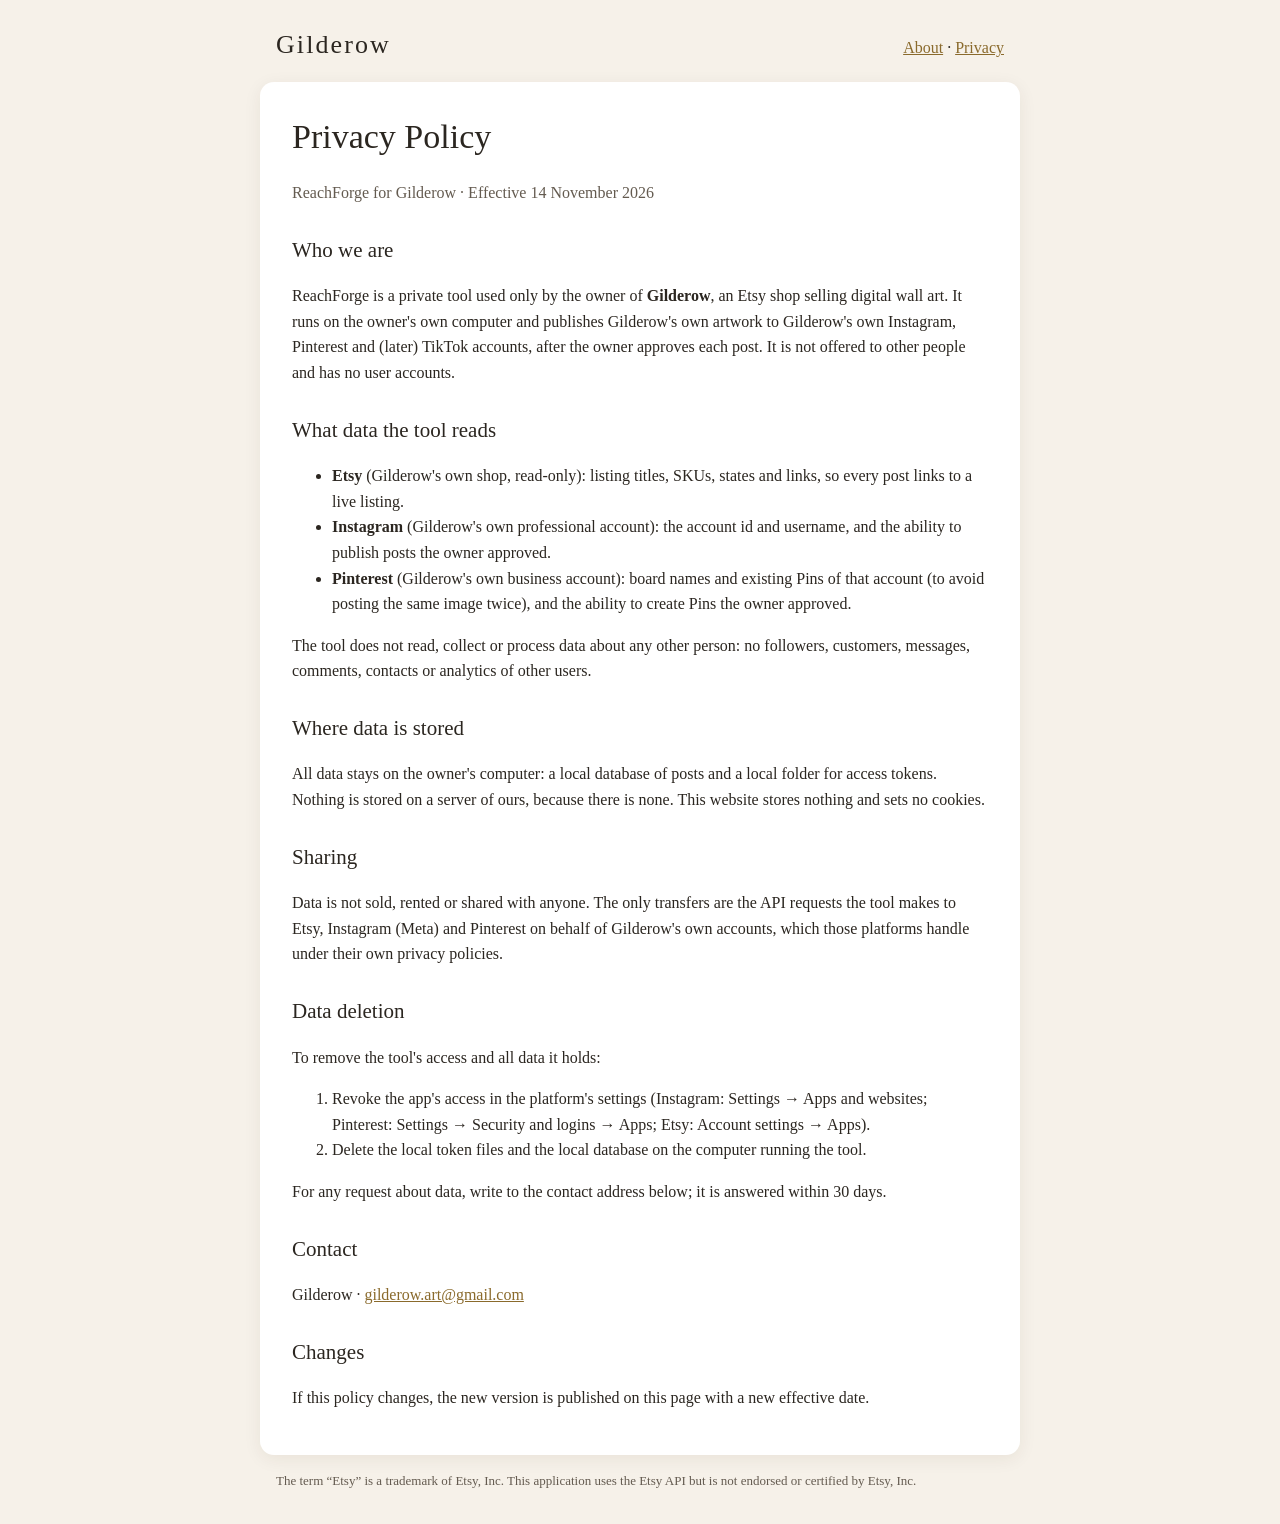
==== privacy.html @ 0c345829 "Add files via upload" ====
<!doctype html>
<html lang="en">
<head>
  <meta charset="utf-8">
  <meta name="viewport" content="width=device-width, initial-scale=1">
  <title>Privacy Policy · ReachForge for Gilderow</title>
  <meta name="description" content="Privacy policy of ReachForge, the private publishing tool of the Gilderow Etsy shop.">
  <link rel="stylesheet" href="style.css">
</head>
<body>
  <header class="top">
    <a class="brand" href="index.html">Gilderow</a>
    <nav><a href="index.html">About</a> · <a href="privacy.html" aria-current="page">Privacy</a></nav>
  </header>
  <main>
    <h1>Privacy Policy</h1>
    <p class="meta">ReachForge for Gilderow · Effective 14 November 2026</p>

    <h2>Who we are</h2>
    <p>ReachForge is a private tool used only by the owner of <strong>Gilderow</strong>, an Etsy shop selling
      digital wall art. It runs on the owner's own computer and publishes Gilderow's own artwork to Gilderow's own
      Instagram, Pinterest and (later) TikTok accounts, after the owner approves each post. It is not offered to
      other people and has no user accounts.</p>

    <h2>What data the tool reads</h2>
    <ul>
      <li><strong>Etsy</strong> (Gilderow's own shop, read-only): listing titles, SKUs, states and links, so every
        post links to a live listing.</li>
      <li><strong>Instagram</strong> (Gilderow's own professional account): the account id and username, and the
        ability to publish posts the owner approved.</li>
      <li><strong>Pinterest</strong> (Gilderow's own business account): board names and existing Pins of that
        account (to avoid posting the same image twice), and the ability to create Pins the owner approved.</li>
    </ul>
    <p>The tool does not read, collect or process data about any other person: no followers, customers,
      messages, comments, contacts or analytics of other users.</p>

    <h2>Where data is stored</h2>
    <p>All data stays on the owner's computer: a local database of posts and a local folder for access tokens.
      Nothing is stored on a server of ours, because there is none. This website stores nothing and sets no
      cookies.</p>

    <h2>Sharing</h2>
    <p>Data is not sold, rented or shared with anyone. The only transfers are the API requests the tool makes to
      Etsy, Instagram (Meta) and Pinterest on behalf of Gilderow's own accounts, which those platforms handle under
      their own privacy policies.</p>

    <h2 id="data-deletion">Data deletion</h2>
    <p>To remove the tool's access and all data it holds:</p>
    <ol>
      <li>Revoke the app's access in the platform's settings (Instagram: Settings → Apps and websites;
        Pinterest: Settings → Security and logins → Apps; Etsy: Account settings → Apps).</li>
      <li>Delete the local token files and the local database on the computer running the tool.</li>
    </ol>
    <p>For any request about data, write to the contact address below; it is answered within 30 days.</p>

    <h2>Contact</h2>
    <p>Gilderow · <a href="mailto:gilderow.art@gmail.com">gilderow.art@gmail.com</a></p>

    <h2>Changes</h2>
    <p>If this policy changes, the new version is published on this page with a new effective date.</p>
  </main>
  <footer>
    <p>The term “Etsy” is a trademark of Etsy, Inc. This application uses the Etsy API but is not endorsed or
      certified by Etsy, Inc.</p>
  </footer>
</body>
</html>
---- style.css ----
:root { --bg: #f6f1e9; --ink: #2b2620; --muted: #645b50; --gold: #8a6a2c; --card: #fff; --line: #e6dccb; }
* { box-sizing: border-box; }
body { margin: 0; background: var(--bg); color: var(--ink); font: 16px/1.6 Georgia, "Times New Roman", serif; }
.top { display: flex; justify-content: space-between; align-items: baseline; flex-wrap: wrap; gap: 8px;
  max-width: 760px; margin: 0 auto; padding: 24px 16px 0; }
.brand { font-size: 26px; letter-spacing: .08em; color: var(--ink); text-decoration: none; }
nav a { color: var(--gold); }
main { max-width: 760px; margin: 16px auto; padding: 28px 32px; background: var(--card); border-radius: 14px;
  box-shadow: 0 4px 18px rgba(60, 40, 10, .07); }
h1 { font-weight: 500; font-size: 34px; margin: 0 0 6px; }
h2 { font-weight: 500; font-size: 21px; margin: 28px 0 6px; }
.meta, .lead { color: var(--muted); }
a { color: var(--gold); }
.button { display: inline-block; padding: 10px 18px; border-radius: 10px; background: var(--gold); color: #fff;
  text-decoration: none; font-family: system-ui, sans-serif; font-size: 15px; }
footer { max-width: 760px; margin: 0 auto 32px; padding: 0 16px; color: var(--muted); font-size: 13px; }
@media (max-width: 600px) { main { padding: 20px 16px; border-radius: 0; } }
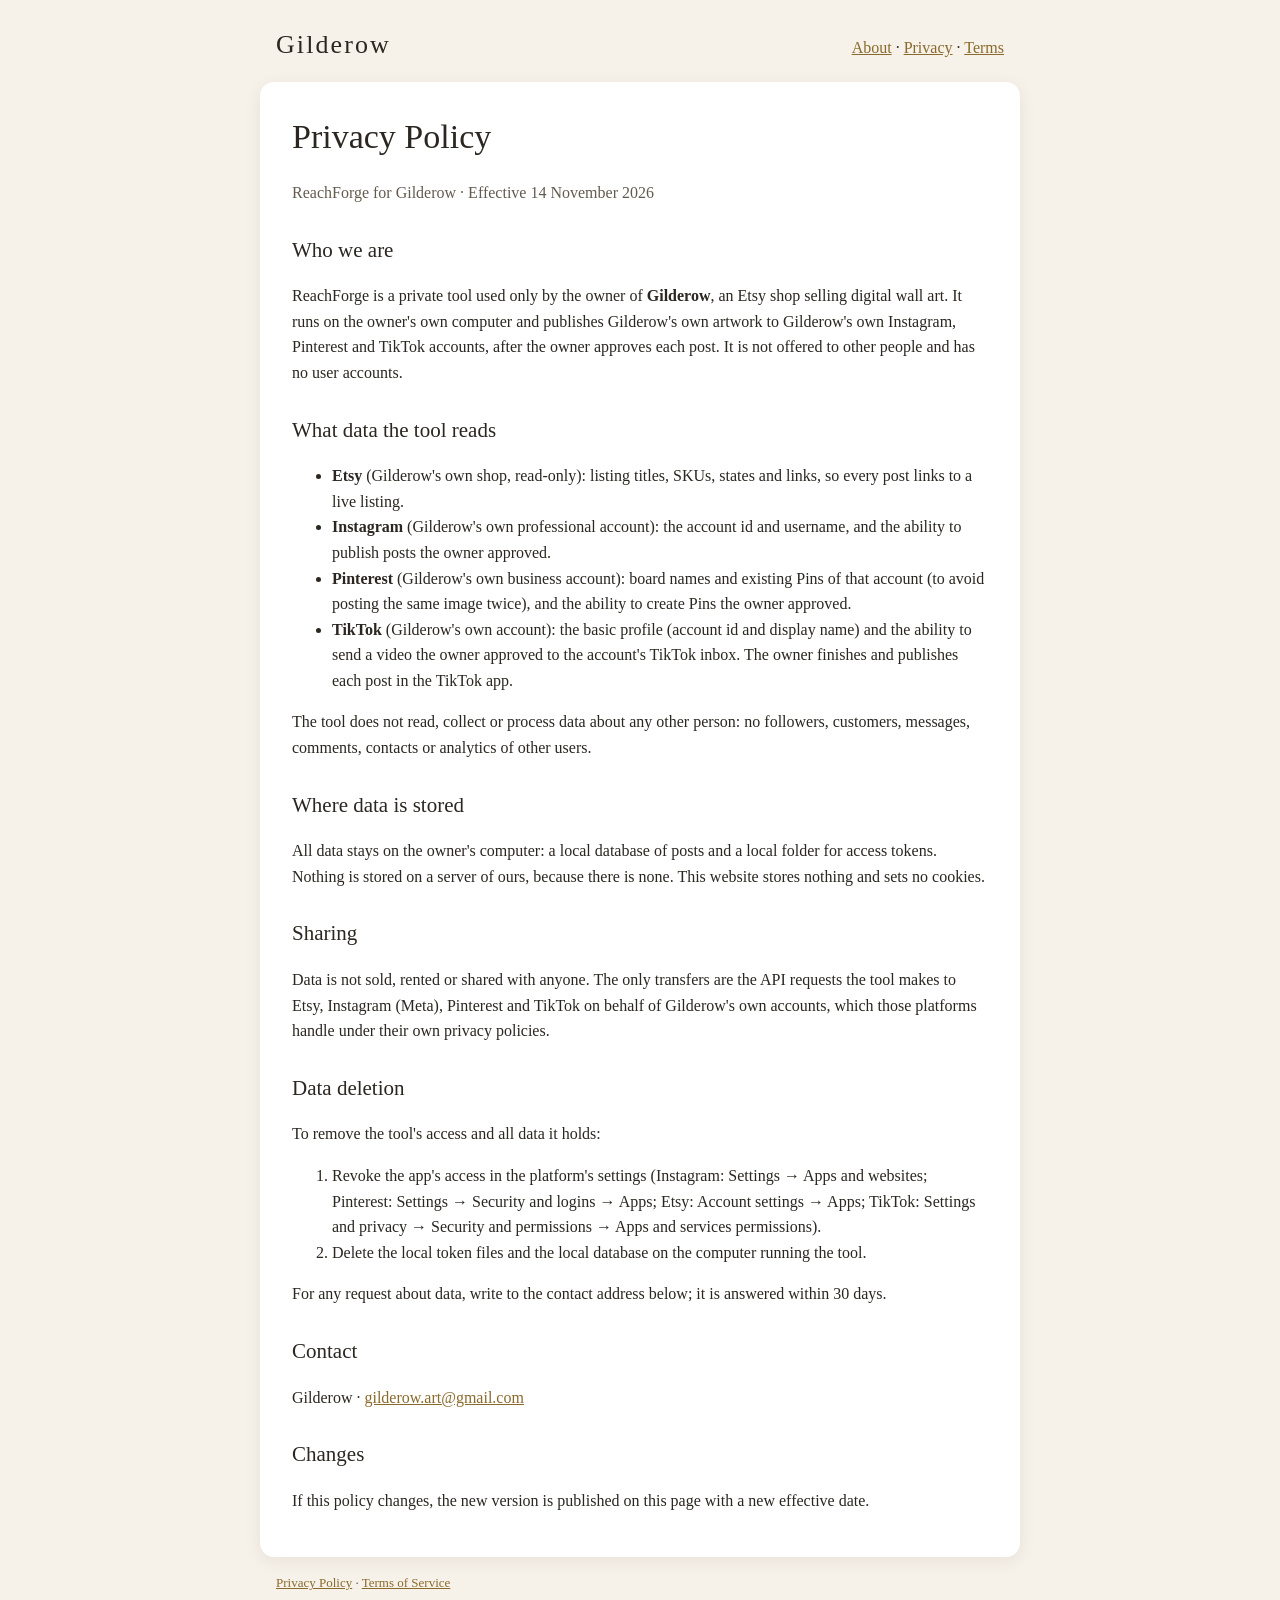
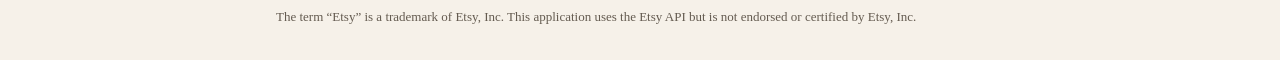
==== commit b110f3f9: "Add files via upload" ====
--- a/privacy.html
+++ b/privacy.html
@@ -10,7 +10,7 @@
 <body>
   <header class="top">
     <a class="brand" href="index.html">Gilderow</a>
-    <nav><a href="index.html">About</a> · <a href="privacy.html" aria-current="page">Privacy</a></nav>
+    <nav><a href="index.html">About</a> · <a href="privacy.html" aria-current="page">Privacy</a> · <a href="terms.html">Terms</a></nav>
   </header>
   <main>
     <h1>Privacy Policy</h1>
@@ -19,7 +19,7 @@
     <h2>Who we are</h2>
     <p>ReachForge is a private tool used only by the owner of <strong>Gilderow</strong>, an Etsy shop selling
       digital wall art. It runs on the owner's own computer and publishes Gilderow's own artwork to Gilderow's own
-      Instagram, Pinterest and (later) TikTok accounts, after the owner approves each post. It is not offered to
+      Instagram, Pinterest and TikTok accounts, after the owner approves each post. It is not offered to
       other people and has no user accounts.</p>
 
     <h2>What data the tool reads</h2>
@@ -30,6 +30,9 @@
         ability to publish posts the owner approved.</li>
       <li><strong>Pinterest</strong> (Gilderow's own business account): board names and existing Pins of that
         account (to avoid posting the same image twice), and the ability to create Pins the owner approved.</li>
+      <li><strong>TikTok</strong> (Gilderow's own account): the basic profile (account id and display name) and the
+        ability to send a video the owner approved to the account's TikTok inbox. The owner finishes and publishes
+        each post in the TikTok app.</li>
     </ul>
     <p>The tool does not read, collect or process data about any other person: no followers, customers,
       messages, comments, contacts or analytics of other users.</p>
@@ -41,14 +44,15 @@
 
     <h2>Sharing</h2>
     <p>Data is not sold, rented or shared with anyone. The only transfers are the API requests the tool makes to
-      Etsy, Instagram (Meta) and Pinterest on behalf of Gilderow's own accounts, which those platforms handle under
+      Etsy, Instagram (Meta), Pinterest and TikTok on behalf of Gilderow's own accounts, which those platforms handle under
       their own privacy policies.</p>
 
     <h2 id="data-deletion">Data deletion</h2>
     <p>To remove the tool's access and all data it holds:</p>
     <ol>
       <li>Revoke the app's access in the platform's settings (Instagram: Settings → Apps and websites;
-        Pinterest: Settings → Security and logins → Apps; Etsy: Account settings → Apps).</li>
+        Pinterest: Settings → Security and logins → Apps; Etsy: Account settings → Apps; TikTok: Settings and privacy →
+        Security and permissions → Apps and services permissions).</li>
       <li>Delete the local token files and the local database on the computer running the tool.</li>
     </ol>
     <p>For any request about data, write to the contact address below; it is answered within 30 days.</p>
@@ -60,6 +64,7 @@
     <p>If this policy changes, the new version is published on this page with a new effective date.</p>
   </main>
   <footer>
+    <p><a href="privacy.html">Privacy Policy</a> · <a href="terms.html">Terms of Service</a></p>
     <p>The term “Etsy” is a trademark of Etsy, Inc. This application uses the Etsy API but is not endorsed or
       certified by Etsy, Inc.</p>
   </footer>
